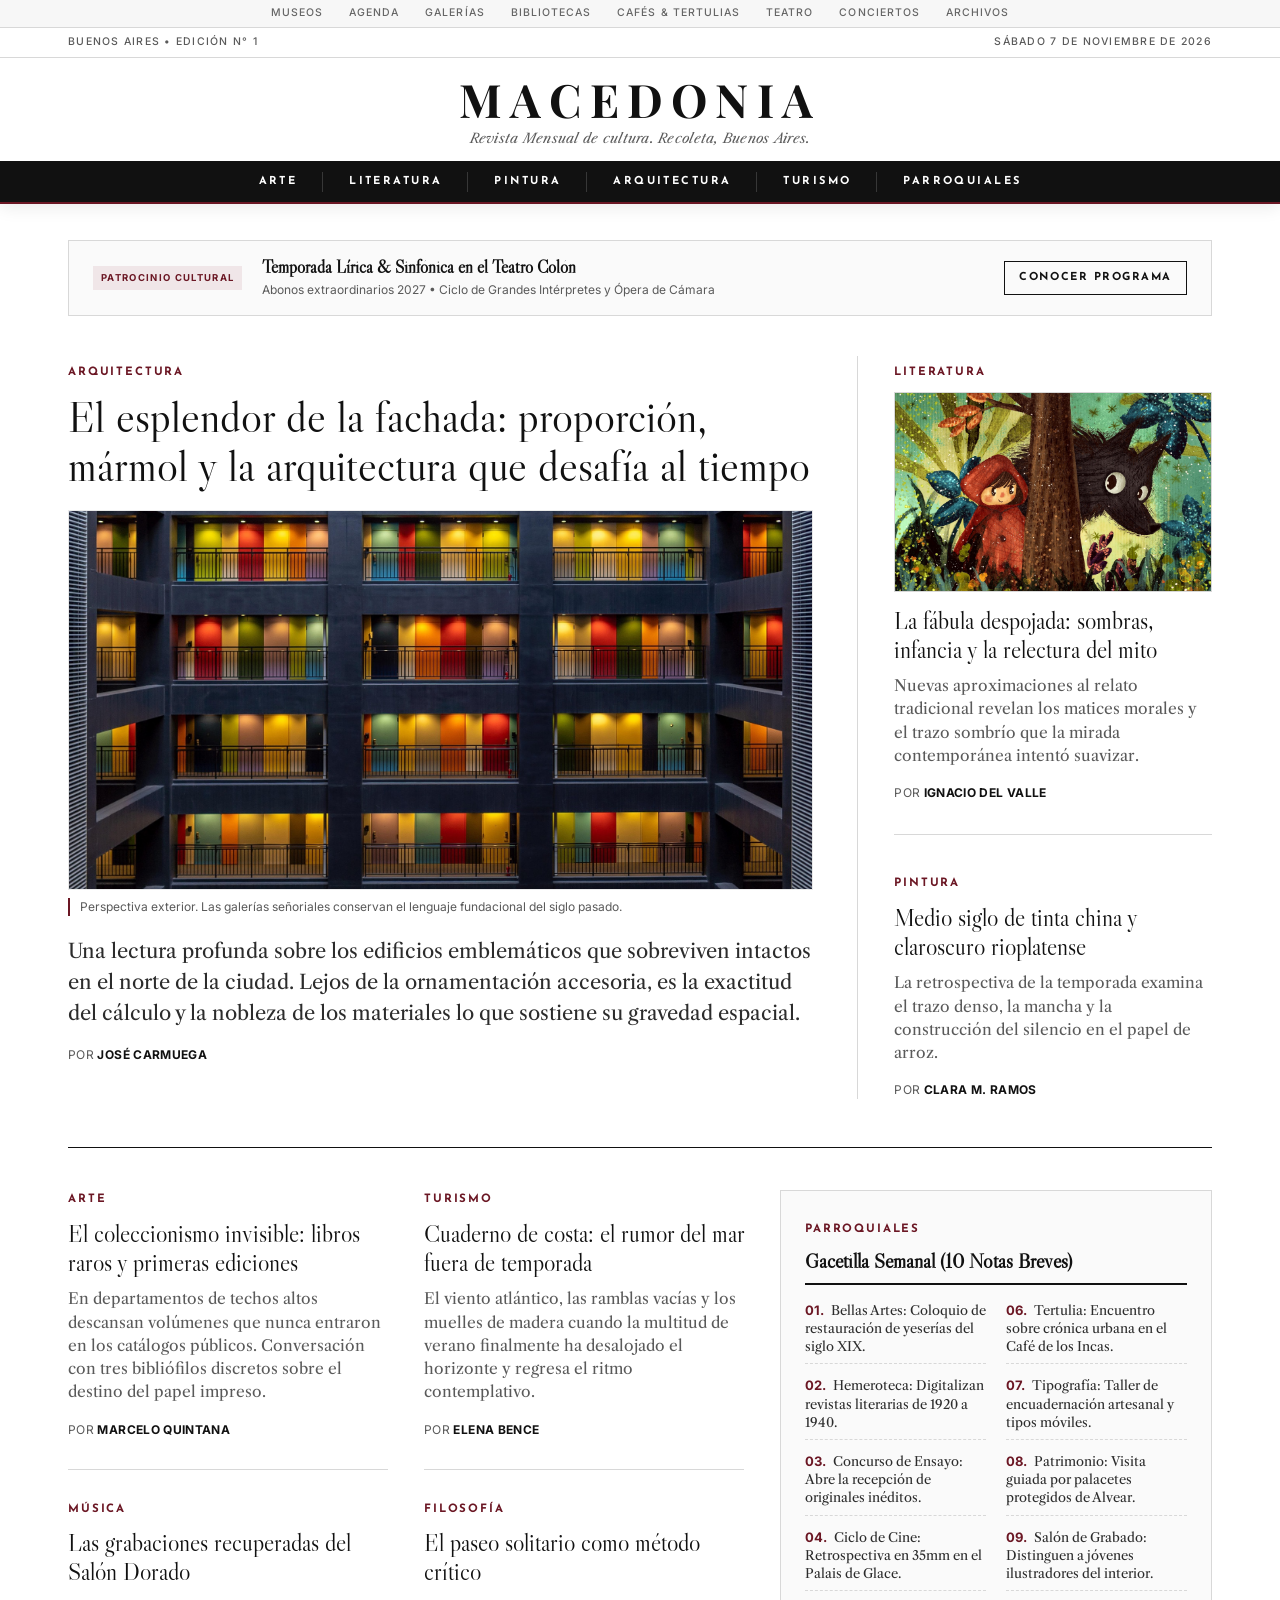
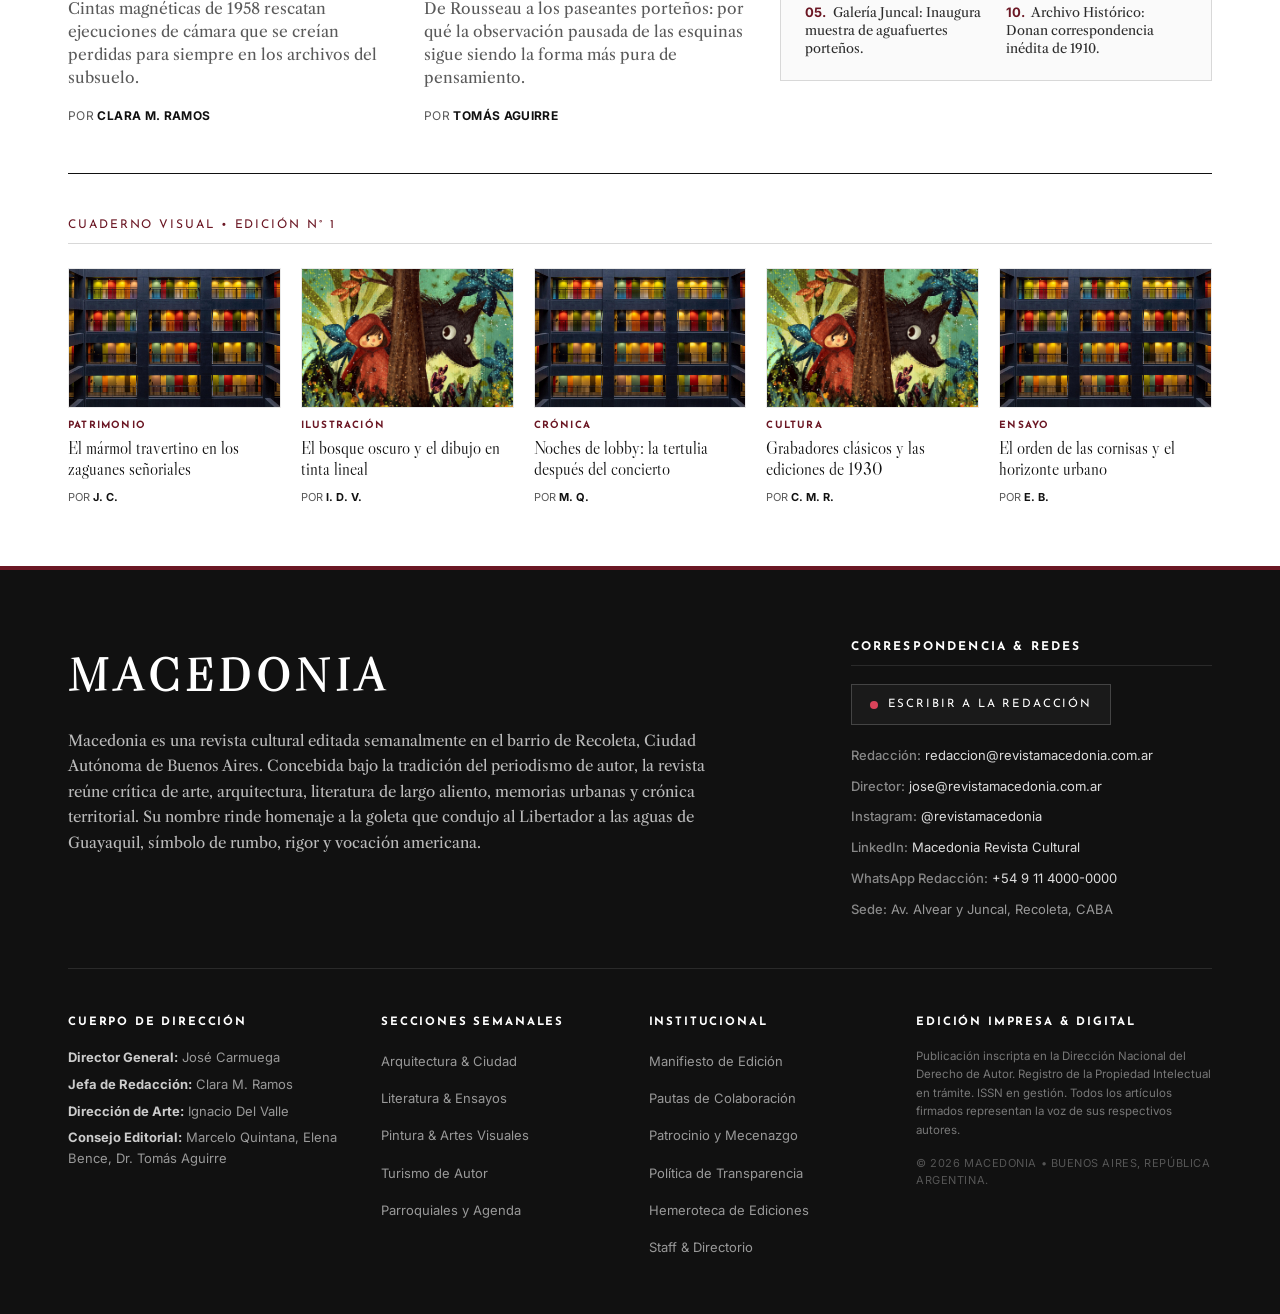
==== index.html @ 58c6507e "Add files via upload" ====
<!DOCTYPE html>
<html lang="es">
<head>
  <meta charset="UTF-8">
  <meta name="viewport" content="width=device-width, initial-scale=1.0">
  <title>Macedonia — Revista Cultural</title>
  <link rel="stylesheet" href="style.css">
  <link rel="preconnect" href="https://fonts.googleapis.com">
  <link rel="preconnect" href="https://fonts.gstatic.com" crossorigin>
  <link href="https://fonts.googleapis.com/css2?family=Inter:wght@400;500;600;700&family=Josefin+Sans:wght@600;700&family=Libre+Caslon+Display&family=Libre+Caslon+Text:ital,wght@0,400;0,700;1,400&family=Playfair+Display:ital,wght@0,600;0,700;1,400&display=swap" rel="stylesheet">
  <!-- Script de autenticación para Netlify Identity -->
  <script src="https://identity.netlify.com/v1/netlify-identity-widget.js"></script>
</head>
<body>

  <!-- ENCABEZADO COMPLETO FIJO (STICKY HEADER) -->
  <div class="header-sticky-wrapper">
    
    <!-- Barra superior de servicios culturales -->
    <div class="sub-nav-bar">
      <div class="container sub-nav-inner">
        <a href="#">Museos</a>
        <a href="#">Agenda</a>
        <a href="#">Galerías</a>
        <a href="#">Bibliotecas</a>
        <a href="#">Cafés &amp; Tertulias</a>
        <a href="#">Teatro</a>
        <a href="#">Conciertos</a>
        <a href="#">Archivos</a>
      </div>
    </div>

    <!-- Cintillo formal de edición -->
    <div class="topbar">
      <div class="container topbar-inner">
        <span>Buenos Aires &bull; Edición N° 1</span>
        <span>Sábado 7 de Noviembre de 2026</span>
      </div>
    </div>

    <!-- Cabezal con logotipo y lema -->
    <header class="header">
      <div class="container header-inner">
        <h1 class="brand-logo">MACEDONIA</h1>
        <p class="brand-claim">Revista Mensual de cultura. Recoleta, Buenos Aires.</p>
      </div>
    </header>

    <!-- Barra de navegación negra editorial -->
    <nav class="nav">
      <div class="container nav-inner">
        <a href="#">Arte</a>
        <a href="#">Literatura</a>
        <a href="#">Pintura</a>
        <a href="#">Arquitectura</a>
        <a href="#">Turismo</a>
        <a href="#">Parroquiales</a>
      </div>
    </nav>

  </div>
  <!-- FIN ENCABEZADO FIJO -->

  <!-- Espacio para Banner de patrocinio cultural -->
  <div class="container banner-container">
    <div class="ad-banner">
      <span class="ad-label">Patrocinio Cultural</span>
      <div class="ad-content">
        <h4 class="ad-title">Temporada Lírica &amp; Sinfónica en el Teatro Colón</h4>
        <p class="ad-text">Abonos extraordinarios 2027 &bull; Ciclo de Grandes Intérpretes y Ópera de Cámara</p>
      </div>
      <a href="#" class="ad-btn">Conocer Programa</a>
    </div>
  </div>

  <main class="container main-content">
    
    <!-- 1. BLOQUE SUPERIOR: Nota Principal + Lateral con Ilustración -->
    <section class="grid-top">
      
      <!-- NOTICIA A (Apertura mayor) -->
      <article class="story story-lead">
        <span class="story-category">Arquitectura</span>
        <h2 class="story-title"><a href="articulo.html">El esplendor de la fachada: proporción, mármol y la arquitectura que desafía al tiempo</a></h2>
        
        <div class="story-media">
          <img src="hotel.jpg" alt="Fachada histórica del hotel" class="story-img">
          <figcaption class="story-caption">Perspectiva exterior. Las galerías señoriales conservan el lenguaje fundacional del siglo pasado.</figcaption>
        </div>

        <p class="story-lead-text">Una lectura profunda sobre los edificios emblemáticos que sobreviven intactos en el norte de la ciudad. Lejos de la ornamentación accesoria, es la exactitud del cálculo y la nobleza de los materiales lo que sostiene su gravedad espacial.</p>
        
        <div class="story-byline">
          Por <strong>José Carmuega</strong>
        </div>
      </article>

      <!-- NOTICIAS LATERALES B -->
      <aside class="sidebar-top">
        
        <article class="story story-side">
          <span class="story-category">Literatura</span>
          <div class="story-media-side">
            <img src="caperucita.jpg" alt="Ilustración literaria" class="story-img-side">
          </div>
          <h3 class="story-title-small"><a href="#">La fábula despojada: sombras, infancia y la relectura del mito</a></h3>
          <p class="story-excerpt">Nuevas aproximaciones al relato tradicional revelan los matices morales y el trazo sombrío que la mirada contemporánea intentó suavizar.</p>
          <div class="story-byline">
            Por <strong>Ignacio Del Valle</strong>
          </div>
        </article>

        <div class="divider"></div>

        <article class="story story-side">
          <span class="story-category">Pintura</span>
          <h3 class="story-title-small"><a href="#">Medio siglo de tinta china y claroscuro rioplatense</a></h3>
          <p class="story-excerpt">La retrospectiva de la temporada examina el trazo denso, la mancha y la construcción del silencio en el papel de arroz.</p>
          <div class="story-byline">
            Por <strong>Clara M. Ramos</strong>
          </div>
        </article>

      </aside>

    </section>

    <div class="section-divider"></div>

    <!-- 2. BLOQUE MEDIO COMPENSADO: 4 Notas a la izquierda + 10 Parroquiales a la derecha -->
    <section class="grid-middle-balanced">
      
      <!-- Columna 1 -->
      <div class="col-stories">
        <article class="story story-card-block">
          <span class="story-category">Arte</span>
          <h4 class="story-title-medium"><a href="#">El coleccionismo invisible: libros raros y primeras ediciones</a></h4>
          <p class="story-excerpt">En departamentos de techos altos descansan volúmenes que nunca entraron en los catálogos públicos. Conversación con tres bibliófilos discretos sobre el destino del papel impreso.</p>
          <div class="story-byline">
            Por <strong>Marcelo Quintana</strong>
          </div>
        </article>

        <div class="inner-divider"></div>

        <article class="story story-card-block">
          <span class="story-category">Música</span>
          <h4 class="story-title-medium"><a href="#">Las grabaciones recuperadas del Salón Dorado</a></h4>
          <p class="story-excerpt">Cintas magnéticas de 1958 rescatan ejecuciones de cámara que se creían perdidas para siempre en los archivos del subsuelo.</p>
          <div class="story-byline">
            Por <strong>Clara M. Ramos</strong>
          </div>
        </article>
      </div>

      <!-- Columna 2 -->
      <div class="col-stories">
        <article class="story story-card-block">
          <span class="story-category">Turismo</span>
          <h4 class="story-title-medium"><a href="#">Cuaderno de costa: el rumor del mar fuera de temporada</a></h4>
          <p class="story-excerpt">El viento atlántico, las ramblas vacías y los muelles de madera cuando la multitud de verano finalmente ha desalojado el horizonte y regresa el ritmo contemplativo.</p>
          <div class="story-byline">
            Por <strong>Elena Bence</strong>
          </div>
        </article>

        <div class="inner-divider"></div>

        <article class="story story-card-block">
          <span class="story-category">Filosofía</span>
          <h4 class="story-title-medium"><a href="#">El paseo solitario como método crítico</a></h4>
          <p class="story-excerpt">De Rousseau a los paseantes porteños: por qué la observación pausada de las esquinas sigue siendo la forma más pura de pensamiento.</p>
          <div class="story-byline">
            Por <strong>Tomás Aguirre</strong>
          </div>
        </article>
      </div>

      <!-- Columna 3: Las 10 Parroquiales -->
      <article class="story-parroquiales-card">
        <div class="parroquiales-header">
          <span class="story-category">Parroquiales</span>
          <h4 class="story-title-parroquiales">Gacetilla Semanal (10 Notas Breves)</h4>
        </div>
        
        <div class="parroquiales-dual-grid">
          <ul class="parroquiales-col">
            <li><span>01.</span> Bellas Artes: Coloquio de restauración de yeserías del siglo XIX.</li>
            <li><span>02.</span> Hemeroteca: Digitalizan revistas literarias de 1920 a 1940.</li>
            <li><span>03.</span> Concurso de Ensayo: Abre la recepción de originales inéditos.</li>
            <li><span>04.</span> Ciclo de Cine: Retrospectiva en 35mm en el Palais de Glace.</li>
            <li><span>05.</span> Galería Juncal: Inaugura muestra de aguafuertes porteños.</li>
          </ul>
          <ul class="parroquiales-col">
            <li><span>06.</span> Tertulia: Encuentro sobre crónica urbana en el Café de los Incas.</li>
            <li><span>07.</span> Tipografía: Taller de encuadernación artesanal y tipos móviles.</li>
            <li><span>08.</span> Patrimonio: Visita guiada por palacetes protegidos de Alvear.</li>
            <li><span>09.</span> Salón de Grabado: Distinguen a jóvenes ilustradores del interior.</li>
            <li><span>10.</span> Archivo Histórico: Donan correspondencia inédita de 1910.</li>
          </ul>
        </div>
      </article>

    </section>

    <div class="section-divider"></div>

    <!-- 3. TIRA DE 5 NOTICIAS CON FOTO -->
    <section class="strip-section">
      <div class="section-header-label">
        <span>Cuaderno Visual &bull; Edición N° 1</span>
      </div>

      <div class="grid-five">
        
        <article class="story-five">
          <div class="story-media-five">
            <img src="hotel.jpg" alt="Nota gráfica 1" class="img-five">
          </div>
          <span class="story-category-mini">Patrimonio</span>
          <h5 class="story-title-mini"><a href="#">El mármol travertino en los zaguanes señoriales</a></h5>
          <div class="story-byline-mini">Por <strong>J. C.</strong></div>
        </article>

        <article class="story-five">
          <div class="story-media-five">
            <img src="caperucita.jpg" alt="Nota gráfica 2" class="img-five">
          </div>
          <span class="story-category-mini">Ilustración</span>
          <h5 class="story-title-mini"><a href="#">El bosque oscuro y el dibujo en tinta lineal</a></h5>
          <div class="story-byline-mini">Por <strong>I. D. V.</strong></div>
        </article>

        <article class="story-five">
          <div class="story-media-five">
            <img src="hotel.jpg" alt="Nota gráfica 3" class="img-five">
          </div>
          <span class="story-category-mini">Crónica</span>
          <h5 class="story-title-mini"><a href="#">Noches de lobby: la tertulia después del concierto</a></h5>
          <div class="story-byline-mini">Por <strong>M. Q.</strong></div>
        </article>

        <article class="story-five">
          <div class="story-media-five">
            <img src="caperucita.jpg" alt="Nota gráfica 4" class="img-five">
          </div>
          <span class="story-category-mini">Cultura</span>
          <h5 class="story-title-mini"><a href="#">Grabadores clásicos y las ediciones de 1930</a></h5>
          <div class="story-byline-mini">Por <strong>C. M. R.</strong></div>
        </article>

        <article class="story-five">
          <div class="story-media-five">
            <img src="hotel.jpg" alt="Nota gráfica 5" class="img-five">
          </div>
          <span class="story-category-mini">Ensayo</span>
          <h5 class="story-title-mini"><a href="#">El orden de las cornisas y el horizonte urbano</a></h5>
          <div class="story-byline-mini">Por <strong>E. B.</strong></div>
        </article>

      </div>
    </section>

  </main>

  <!-- PIE DE PÁGINA NEGRO -->
  <footer class="footer-dark">
    <div class="container">
      
      <div class="footer-row-top">
        <div class="footer-brand-wrap">
          <div class="footer-dark-logo">MACEDONIA</div>
          <p class="footer-about">
            Macedonia es una revista cultural editada semanalmente en el barrio de Recoleta, Ciudad Autónoma de Buenos Aires. Concebida bajo la tradición del periodismo de autor, la revista reúne crítica de arte, arquitectura, literatura de largo aliento, memorias urbanas y crónica territorial. Su nombre rinde homenaje a la goleta que condujo al Libertador a las aguas de Guayaquil, símbolo de rumbo, rigor y vocación americana.
          </p>
        </div>

        <div class="footer-contact-wrap">
          <h5 class="footer-dark-heading">Correspondencia &amp; Redes</h5>
          
          <a href="mailto:redaccion@revistamacedonia.com.ar" class="btn-dispatch">
            <span class="dispatch-pulse"></span>
            Escribir a la Redacción
          </a>

          <ul class="footer-contact-list">
            <li><span>Redacción:</span> <a href="mailto:redaccion@revistamacedonia.com.ar">redaccion@revistamacedonia.com.ar</a></li>
            <li><span>Director:</span> <a href="mailto:jose@revistamacedonia.com.ar">jose@revistamacedonia.com.ar</a></li>
            <li><span>Instagram:</span> <a href="#">@revistamacedonia</a></li>
            <li><span>LinkedIn:</span> <a href="#">Macedonia Revista Cultural</a></li>
            <li><span>WhatsApp Redacción:</span> <a href="#">+54 9 11 4000-0000</a></li>
            <li><span>Sede:</span> Av. Alvear y Juncal, Recoleta, CABA</li>
          </ul>
        </div>
      </div>

      <div class="footer-dark-divider"></div>

      <div class="footer-grid-bottom">
        
        <div class="footer-block">
          <h6 class="footer-subheading">Cuerpo de Dirección</h6>
          <p class="footer-staff-line"><strong>Director General:</strong> José Carmuega</p>
          <p class="footer-staff-line"><strong>Jefa de Redacción:</strong> Clara M. Ramos</p>
          <p class="footer-staff-line"><strong>Dirección de Arte:</strong> Ignacio Del Valle</p>
          <p class="footer-staff-line"><strong>Consejo Editorial:</strong> Marcelo Quintana, Elena Bence, Dr. Tomás Aguirre</p>
        </div>

        <div class="footer-block">
          <h6 class="footer-subheading">Secciones Semanales</h6>
          <ul class="footer-dark-links">
            <li><a href="#">Arquitectura &amp; Ciudad</a></li>
            <li><a href="#">Literatura &amp; Ensayos</a></li>
            <li><a href="#">Pintura &amp; Artes Visuales</a></li>
            <li><a href="#">Turismo de Autor</a></li>
            <li><a href="#">Parroquiales y Agenda</a></li>
          </ul>
        </div>

        <div class="footer-block">
          <h6 class="footer-subheading">Institucional</h6>
          <ul class="footer-dark-links">
            <li><a href="pagina.html">Manifiesto de Edición</a></li>
            <li><a href="pagina.html">Pautas de Colaboración</a></li>
            <li><a href="pagina.html">Patrocinio y Mecenazgo</a></li>
            <li><a href="pagina.html">Política de Transparencia</a></li>
            <li><a href="archivo.html">Hemeroteca de Ediciones</a></li>
            <li><a href="creditos.html">Staff &amp; Directorio</a></li>
          </ul>
        </div>

        <div class="footer-block">
          <h6 class="footer-subheading">Edición Impresa &amp; Digital</h6>
          <p class="footer-small-text">
            Publicación inscripta en la Dirección Nacional del Derecho de Autor. Registro de la Propiedad Intelectual en trámite. ISSN en gestión. Todos los artículos firmados representan la voz de sus respectivos autores.
          </p>
          <p class="footer-copy">&copy; 2026 MACEDONIA &bull; Buenos Aires, República Argentina.</p>
        </div>

      </div>

    </div>
  </footer>

  <!-- Script de redirección al panel tras iniciar sesión -->
  <script>
    if (window.netlifyIdentity) {
      window.netlifyIdentity.on("init", user => {
        if (!user) {
          window.netlifyIdentity.on("login", () => {
            document.location.href = "/admin/";
          });
        }
      });
    }
  </script>
</body>
</html>
---- style.css ----
/* ==========================================================================
   MACEDONIA — HOJA DE ESTILO EDITORIAL
   Estilo: The New Yorker / Babelia / Arquitectura Viva
   ========================================================================== */

:root {
  --bg-color: #ffffff;
  --text-primary: #111111;
  --text-secondary: #2c2c2c;
  --text-muted: #5a5a5a;
  --accent-borravino: #6B1724; /* Borravino Editorial Profundo */
  --rule-strong: #111111;
  --rule-light: #d8d8d8;
  --rule-subtle: #eaeaea;

  /* Fondo oscuro pie de página y barra */
  --dark-bg: #111111;
  --dark-text: #eaeaea;
  --dark-muted: #999999;
  --dark-rule: #2a2a2a;

  /* Familias Tipográficas */
  --font-logo-serif: 'Playfair Display', Georgia, serif;
  --font-display: 'Libre Caslon Display', Georgia, serif;
  --font-body: 'Libre Caslon Text', Georgia, serif;
  --font-sans-bold: 'Josefin Sans', sans-serif;
  --font-ui: 'Inter', -apple-system, BlinkMacSystemFont, sans-serif;
}

* {
  margin: 0;
  padding: 0;
  box-sizing: border-box;
}

body {
  background-color: var(--bg-color);
  color: var(--text-primary);
  font-family: var(--font-body);
  font-size: 17px;
  line-height: 1.6;
  -webkit-font-smoothing: antialiased;
}

a {
  color: inherit;
  text-decoration: none;
}

a:hover {
  color: var(--accent-borravino);
}

.container {
  max-width: 1200px;
  margin: 0 auto;
  padding: 0 28px;
}

/* ==========================================================================
   ENCABEZADO COMPLETO FIJO (STICKY WRAPPER)
   ========================================================================== */

.header-sticky-wrapper {
  position: sticky;
  top: 0;
  z-index: 1000;
  background-color: var(--bg-color);
  box-shadow: 0 4px 16px rgba(0, 0, 0, 0.08); /* Sombra suave para despegar del contenido en scroll */
}

/* Barra superior de servicios culturales */
.sub-nav-bar {
  background-color: #f7f7f7;
  border-bottom: 1px solid var(--rule-light);
  padding: 5px 0;
}

.sub-nav-inner {
  display: flex;
  justify-content: center;
  gap: 26px;
  flex-wrap: wrap;
}

.sub-nav-inner a {
  font-family: var(--font-ui);
  font-size: 10.5px;
  font-weight: 500;
  text-transform: uppercase;
  letter-spacing: 0.1em;
  color: #666666;
  transition: color 0.2s ease;
}

.sub-nav-inner a:hover {
  color: var(--accent-borravino);
}

/* Cintillo formal */
.topbar {
  border-bottom: 1px solid var(--rule-light);
  padding: 6px 0;
  font-family: var(--font-ui);
  font-size: 10.5px;
  font-weight: 500;
  text-transform: uppercase;
  letter-spacing: 0.12em;
  color: var(--text-muted);
}

.topbar-inner {
  display: flex;
  justify-content: space-between;
}

/* Cabezal con logotipo calibrado para sticky */
.header {
  padding: 18px 0 12px 0;
  text-align: center;
}

.brand-logo {
  font-family: var(--font-logo-serif);
  font-size: 46px; /* Ajustado para no sobrecargar la vista fija */
  font-weight: 700;
  letter-spacing: 0.18em;
  line-height: 1;
  color: var(--text-primary);
  text-transform: uppercase;
}

.brand-claim {
  font-family: var(--font-body);
  font-style: italic;
  font-size: 13.5px;
  color: var(--text-muted);
  margin-top: 6px;
  letter-spacing: 0.02em;
}

/* ==========================================================================
   NAVEGACIÓN PRINCIPAL: BARRA NEGRA EDITORIAL
   ========================================================================== */

.nav {
  background-color: var(--dark-bg);
  border-top: 1px solid var(--rule-strong);
  border-bottom: 2px solid var(--accent-borravino);
  padding: 0;
}

.nav-inner {
  display: flex;
  justify-content: center;
  align-items: center;
  flex-wrap: wrap;
}

.nav a {
  font-family: var(--font-sans-bold);
  font-size: 11px;
  font-weight: 700;
  text-transform: uppercase;
  letter-spacing: 0.22em;
  color: #ffffff;
  padding: 11px 26px;
  position: relative;
  transition: all 0.2s ease;
}

/* Filete divisor entre secciones */
.nav a:not(:last-child)::after {
  content: "";
  position: absolute;
  right: 0;
  top: 25%;
  height: 50%;
  width: 1px;
  background-color: rgba(255, 255, 255, 0.16);
}

.nav a:hover {
  color: #e5c3a6;
  background-color: rgba(255, 255, 255, 0.06);
}

/* ==========================================================================
   ESPACIO PARA BANNER DE PATROCINIO
   ========================================================================== */

.banner-container {
  margin-top: 36px;
  margin-bottom: 40px;
}

.ad-banner {
  background-color: #fafafa;
  border: 1px solid var(--rule-light);
  padding: 16px 24px;
  display: flex;
  align-items: center;
  justify-content: space-between;
  gap: 20px;
}

.ad-label {
  font-family: var(--font-ui);
  font-size: 9.5px;
  font-weight: 700;
  text-transform: uppercase;
  letter-spacing: 0.14em;
  color: var(--accent-borravino);
  background: #f0e6e8;
  padding: 4px 8px;
  white-space: nowrap;
}

.ad-content {
  flex-grow: 1;
  text-align: left;
}

.ad-title {
  font-family: var(--font-display);
  font-size: 17px;
  font-weight: 600;
  color: var(--text-primary);
  line-height: 1.25;
}

.ad-text {
  font-family: var(--font-ui);
  font-size: 12px;
  color: var(--text-muted);
  margin-top: 2px;
}

.ad-btn {
  font-family: var(--font-sans-bold);
  font-size: 11px;
  font-weight: 700;
  text-transform: uppercase;
  letter-spacing: 0.14em;
  color: var(--text-primary);
  border: 1px solid var(--rule-strong);
  padding: 7px 14px;
  white-space: nowrap;
  transition: all 0.2s ease;
}

.ad-btn:hover {
  background-color: var(--text-primary);
  color: #ffffff;
}

/* ==========================================================================
   ELEMENTOS DE NOTICIA Y FIRMAS
   ========================================================================== */

.story-category {
  display: inline-block;
  font-family: var(--font-sans-bold);
  font-size: 11.5px;
  font-weight: 700;
  text-transform: uppercase;
  letter-spacing: 0.16em;
  color: var(--accent-borravino);
  margin-bottom: 10px;
}

.story-byline {
  font-family: var(--font-ui);
  font-size: 12px;
  color: var(--text-muted);
  margin-top: 16px;
  letter-spacing: 0.03em;
  text-transform: uppercase;
}

.story-byline strong {
  color: var(--text-primary);
  font-weight: 700;
}

.section-divider {
  height: 1px;
  background-color: var(--rule-strong);
  margin: 48px 0 42px 0;
}

/* ==========================================================================
   1. BLOQUE SUPERIOR
   ========================================================================== */

.grid-top {
  display: grid;
  grid-template-columns: 2.1fr 1fr;
  gap: 44px;
  align-items: start;
}

.story-lead .story-title {
  font-family: var(--font-display);
  font-size: 44px;
  line-height: 1.12;
  font-weight: 400;
  margin-bottom: 20px;
}

.story-media {
  margin-bottom: 20px;
}

.story-img {
  width: 100%;
  height: 380px;
  object-fit: cover;
  display: block;
  border: 1px solid var(--rule-subtle);
}

.story-caption {
  font-family: var(--font-ui);
  font-size: 12px;
  line-height: 1.45;
  color: var(--text-muted);
  margin-top: 8px;
  border-left: 2px solid var(--accent-borravino);
  padding-left: 10px;
}

.story-lead-text {
  font-size: 20px;
  line-height: 1.55;
  color: var(--text-secondary);
}

.sidebar-top {
  border-left: 1px solid var(--rule-light);
  padding-left: 36px;
  display: flex;
  flex-direction: column;
  gap: 32px;
}

.story-media-side {
  margin-bottom: 14px;
}

.story-img-side {
  width: 100%;
  height: 200px;
  object-fit: cover;
  display: block;
  border: 1px solid var(--rule-light);
}

.story-title-small {
  font-family: var(--font-display);
  font-size: 24px;
  line-height: 1.22;
  font-weight: 400;
  margin-bottom: 10px;
}

.story-excerpt {
  font-size: 15.5px;
  line-height: 1.5;
  color: var(--text-muted);
}

.divider {
  height: 1px;
  background-color: var(--rule-light);
  width: 100%;
}

/* ==========================================================================
   2. BLOQUE MEDIO COMPENSADO
   ========================================================================== */

.grid-middle-balanced {
  display: grid;
  grid-template-columns: 1fr 1fr 1.35fr;
  gap: 36px;
  align-items: start;
}

.col-stories {
  display: flex;
  flex-direction: column;
  gap: 24px;
}

.story-card-block {
  display: flex;
  flex-direction: column;
}

.story-title-medium {
  font-family: var(--font-display);
  font-size: 24px;
  line-height: 1.22;
  font-weight: 400;
  margin-bottom: 10px;
}

.inner-divider {
  height: 1px;
  background-color: var(--rule-light);
  width: 100%;
  margin: 6px 0;
}

/* Caja de 10 Parroquiales */
.story-parroquiales-card {
  background-color: #fafafa;
  border: 1px solid var(--rule-light);
  padding: 22px 24px;
}

.parroquiales-header {
  border-bottom: 2px solid var(--rule-strong);
  padding-bottom: 10px;
  margin-bottom: 16px;
}

.story-title-parroquiales {
  font-family: var(--font-display);
  font-size: 20px;
  font-weight: 700;
  line-height: 1.2;
}

.parroquiales-dual-grid {
  display: grid;
  grid-template-columns: 1fr 1fr;
  gap: 20px;
}

.parroquiales-col {
  list-style: none;
  display: flex;
  flex-direction: column;
  gap: 12px;
}

.parroquiales-col li {
  font-size: 13px;
  line-height: 1.4;
  color: var(--text-secondary);
  border-bottom: 1px dashed var(--rule-light);
  padding-bottom: 8px;
}

.parroquiales-col li:last-child {
  border-bottom: none;
  padding-bottom: 0;
}

.parroquiales-col li span {
  font-family: var(--font-ui);
  font-weight: 700;
  color: var(--accent-borravino);
  margin-right: 4px;
}

/* ==========================================================================
   3. TIRA DE 5 NOTICIAS CON FOTO
   ========================================================================== */

.strip-section {
  margin-bottom: 60px;
}

.section-header-label {
  font-family: var(--font-sans-bold);
  font-size: 12px;
  letter-spacing: 0.16em;
  text-transform: uppercase;
  color: var(--accent-borravino);
  border-bottom: 1px solid var(--rule-light);
  padding-bottom: 8px;
  margin-bottom: 24px;
}

.grid-five {
  display: grid;
  grid-template-columns: repeat(5, 1fr);
  gap: 20px;
}

.story-five {
  display: flex;
  flex-direction: column;
}

.story-media-five {
  margin-bottom: 10px;
}

.img-five {
  width: 100%;
  height: 140px;
  object-fit: cover;
  display: block;
  border: 1px solid var(--rule-subtle);
}

.story-category-mini {
  font-family: var(--font-sans-bold);
  font-size: 10px;
  font-weight: 700;
  text-transform: uppercase;
  letter-spacing: 0.12em;
  color: var(--accent-borravino);
  margin-bottom: 4px;
}

.story-title-mini {
  font-family: var(--font-display);
  font-size: 17px;
  line-height: 1.25;
  font-weight: 400;
  margin-bottom: 8px;
}

.story-byline-mini {
  font-family: var(--font-ui);
  font-size: 11px;
  color: var(--text-muted);
  margin-top: auto;
  text-transform: uppercase;
}

.story-byline-mini strong {
  color: var(--text-primary);
}

/* ==========================================================================
   PIE DE PÁGINA NEGRO CON BOTÓN Y DESTELLO
   ========================================================================== */

.footer-dark {
  background-color: var(--dark-bg);
  color: var(--dark-text);
  padding: 68px 0 54px 0;
  border-top: 4px solid var(--accent-borravino);
}

.footer-row-top {
  display: grid;
  grid-template-columns: 2fr 1fr;
  gap: 60px;
  margin-bottom: 48px;
}

.footer-dark-logo {
  font-family: var(--font-display);
  font-size: 46px;
  font-weight: 700;
  letter-spacing: 0.12em;
  color: #ffffff;
  margin-bottom: 16px;
}

.footer-about {
  font-family: var(--font-body);
  font-size: 15px;
  line-height: 1.7;
  color: #bbbbbb;
  max-width: 680px;
}

.footer-dark-heading {
  font-family: var(--font-sans-bold);
  font-size: 12px;
  text-transform: uppercase;
  letter-spacing: 0.18em;
  color: #ffffff;
  border-bottom: 1px solid var(--dark-rule);
  padding-bottom: 8px;
  margin-bottom: 18px;
}

.btn-dispatch {
  display: inline-flex;
  align-items: center;
  gap: 10px;
  border: 1px solid #444;
  padding: 10px 18px;
  font-family: var(--font-sans-bold);
  font-size: 11.5px;
  text-transform: uppercase;
  letter-spacing: 0.16em;
  color: #ffffff;
  background-color: #1a1a1a;
  margin-bottom: 20px;
  transition: all 0.25s ease;
}

.btn-dispatch:hover {
  border-color: #ffffff;
  background-color: #222222;
  color: #ffffff;
}

.dispatch-pulse {
  width: 8px;
  height: 8px;
  background-color: #d9435a;
  border-radius: 50%;
  display: inline-block;
  box-shadow: 0 0 0 rgba(217, 67, 90, 0.4);
  animation: pulse-dot 2s infinite;
}

@keyframes pulse-dot {
  0% {
    box-shadow: 0 0 0 0 rgba(217, 67, 90, 0.7);
  }
  70% {
    box-shadow: 0 0 0 8px rgba(217, 67, 90, 0);
  }
  100% {
    box-shadow: 0 0 0 0 rgba(217, 67, 90, 0);
  }
}

.footer-contact-list {
  list-style: none;
  display: flex;
  flex-direction: column;
  gap: 10px;
  font-family: var(--font-ui);
  font-size: 13px;
  color: var(--dark-muted);
}

.footer-contact-list a {
  color: #dddddd;
}

.footer-contact-list a:hover {
  color: #ffffff;
  text-decoration: underline;
}

.footer-contact-list span {
  color: #888888;
  font-weight: 500;
}

.footer-dark-divider {
  height: 1px;
  background-color: var(--dark-rule);
  margin-bottom: 44px;
}

.footer-grid-bottom {
  display: grid;
  grid-template-columns: 1.2fr 1fr 1fr 1.3fr;
  gap: 40px;
}

.footer-subheading {
  font-family: var(--font-sans-bold);
  font-size: 11.5px;
  text-transform: uppercase;
  letter-spacing: 0.16em;
  color: #ffffff;
  margin-bottom: 16px;
}

.footer-staff-line {
  font-family: var(--font-ui);
  font-size: 13px;
  line-height: 1.6;
  color: var(--dark-muted);
  margin-bottom: 6px;
}

.footer-staff-line strong {
  color: #cccccc;
}

.footer-dark-links {
  list-style: none;
  display: flex;
  flex-direction: column;
  gap: 10px;
}

.footer-dark-links a {
  font-family: var(--font-ui);
  font-size: 13px;
  color: var(--dark-muted);
}

.footer-dark-links a:hover {
  color: #ffffff;
}

.footer-small-text {
  font-family: var(--font-ui);
  font-size: 11.5px;
  line-height: 1.6;
  color: #777777;
  margin-bottom: 16px;
}

.footer-copy {
  font-family: var(--font-ui);
  font-size: 11px;
  color: #555555;
  letter-spacing: 0.05em;
  text-transform: uppercase;
}

/* ==========================================================================
   RESPONSIVE
   ========================================================================== */

@media (max-width: 980px) {
  .ad-banner {
    flex-direction: column;
    text-align: center;
    gap: 12px;
  }
  .ad-content {
    text-align: center;
  }
  .grid-five {
    grid-template-columns: repeat(3, 1fr);
  }
  .grid-middle-balanced {
    grid-template-columns: 1fr;
  }
  .footer-grid-bottom {
    grid-template-columns: 1fr 1fr;
  }
}

@media (max-width: 768px) {
  .header-sticky-wrapper {
    position: static; /* En celulares se desactiva para no comerse la pantalla */
  }
  .brand-logo {
    font-size: 38px;
  }
  .grid-top, .footer-row-top, .footer-grid-bottom {
    grid-template-columns: 1fr;
    gap: 32px;
  }
  .sidebar-top {
    border-left: none;
    padding-left: 0;
    border-top: 1px solid var(--rule-light);
    padding-top: 24px;
  }
  .grid-five {
    grid-template-columns: 1fr;
  }
  .parroquiales-dual-grid {
    grid-template-columns: 1fr;
  }
  .sub-nav-inner {
    gap: 14px;
  }
  .nav a {
    padding: 9px 14px;
    font-size: 10px;
  }
}
/* ==========================================================================
   ESTILOS EXCLUSIVOS PARA LA NOTA INTERNA (articulo.html)
   ========================================================================== */

.article-container {
  max-width: 820px; /* Columna de lectura reposada para evitar fatiga visual */
  margin: 44px auto 80px auto;
  padding: 0 24px;
}

.article-header {
  text-align: center;
  margin-bottom: 36px;
}

.article-section-tag {
  font-family: var(--font-sans-bold);
  font-size: 11px;
  font-weight: 700;
  text-transform: uppercase;
  letter-spacing: 0.18em;
  color: var(--accent-borravino);
  margin-bottom: 14px;
}

.article-main-title {
  font-family: var(--font-display);
  font-size: 46px;
  line-height: 1.15;
  font-weight: 400;
  color: var(--text-primary);
  margin-bottom: 18px;
}

.article-standfirst {
  font-family: var(--font-body);
  font-size: 20px;
  line-height: 1.55;
  color: var(--text-muted);
  font-style: italic;
  margin-bottom: 24px;
}

.article-meta-bar {
  display: flex;
  justify-content: center;
  align-items: center;
  gap: 16px;
  font-family: var(--font-ui);
  font-size: 11.5px;
  text-transform: uppercase;
  letter-spacing: 0.08em;
  color: #777777;
  border-top: 1px solid var(--rule-light);
  border-bottom: 1px solid var(--rule-light);
  padding: 10px 0;
}

.article-byline-full strong {
  color: var(--text-primary);
}

.article-lead-figure {
  margin-bottom: 40px;
}

.article-lead-image {
  width: 100%;
  height: 480px;
  object-fit: cover;
  display: block;
  border: 1px solid var(--rule-subtle);
}

.article-img-caption {
  font-family: var(--font-ui);
  font-size: 12px;
  line-height: 1.45;
  color: var(--text-muted);
  margin-top: 10px;
  border-left: 2px solid var(--accent-borravino);
  padding-left: 10px;
  text-align: left;
}

/* Cuerpo de texto literario */
.article-body-content {
  font-family: var(--font-body);
  font-size: 18.5px;
  line-height: 1.75;
  color: var(--text-secondary);
}

.article-body-content p {
  margin-bottom: 24px;
}

.lead-paragraph::first-letter {
  font-family: var(--font-display);
  font-size: 58px;
  float: left;
  line-height: 0.8;
  margin-right: 10px;
  padding-top: 4px;
  color: var(--accent-borravino);
}

.article-pullquote {
  font-family: var(--font-display);
  font-size: 26px;
  line-height: 1.35;
  font-style: italic;
  color: var(--accent-borravino);
  border-top: 2px solid var(--accent-borravino);
  border-bottom: 1px solid var(--rule-light);
  padding: 24px 16px;
  margin: 40px 0;
  text-align: center;
}

.article-subheading {
  font-family: var(--font-display);
  font-size: 26px;
  line-height: 1.3;
  margin: 36px 0 16px 0;
  color: var(--text-primary);
}

/* Video embebido */
.article-media-embed {
  margin: 40px 0;
}

.embed-responsive-box {
  position: relative;
  padding-bottom: 56.25%; /* Relación de aspecto 16:9 */
  height: 0;
  overflow: hidden;
  border: 1px solid var(--rule-subtle);
  background-color: #000;
}

.embed-responsive-box iframe {
  position: absolute;
  top: 0;
  left: 0;
  width: 100%;
  height: 100%;
}

.embed-caption {
  display: block;
  font-family: var(--font-ui);
  font-size: 11.5px;
  color: var(--text-muted);
  margin-top: 8px;
}

/* Etiquetas y retorno */
.article-tags-wrap {
  display: flex;
  align-items: center;
  gap: 10px;
  flex-wrap: wrap;
  margin-top: 44px;
  padding-top: 24px;
  border-top: 1px solid var(--rule-light);
}

.tags-title {
  font-family: var(--font-sans-bold);
  font-size: 11px;
  text-transform: uppercase;
  letter-spacing: 0.12em;
  color: var(--text-muted);
}

.article-tag {
  font-family: var(--font-ui);
  font-size: 11px;
  background-color: #f4f4f4;
  color: var(--text-secondary);
  padding: 4px 10px;
  border: 1px solid var(--rule-light);
  text-transform: uppercase;
  letter-spacing: 0.05em;
  transition: all 0.2s ease;
}

.article-tag:hover {
  background-color: var(--accent-borravino);
  color: #ffffff;
  border-color: var(--accent-borravino);
}

.article-return-bar {
  margin-top: 36px;
  text-align: center;
}

.btn-return {
  display: inline-block;
  font-family: var(--font-sans-bold);
  font-size: 12px;
  text-transform: uppercase;
  letter-spacing: 0.16em;
  color: var(--text-primary);
  border: 1px solid var(--rule-strong);
  padding: 10px 20px;
  transition: all 0.2s ease;
}

.btn-return:hover {
  background-color: var(--text-primary);
  color: #ffffff;
}
/* ==========================================================================
   ESTILOS PARA PÁGINAS INSTITUCIONALES (pagina.html)
   ========================================================================== */

.static-page-container {
  max-width: 800px;
  margin: 52px auto 84px auto;
  padding: 0 24px;
}

.static-page-header {
  margin-bottom: 40px;
  text-align: left;
}

.static-page-eyebrow {
  display: block;
  font-family: var(--font-sans-bold);
  font-size: 11px;
  font-weight: 700;
  text-transform: uppercase;
  letter-spacing: 0.18em;
  color: var(--accent-borravino);
  margin-bottom: 12px;
}

.static-page-title {
  font-family: var(--font-display);
  font-size: 44px;
  line-height: 1.15;
  font-weight: 400;
  color: var(--text-primary);
  margin-bottom: 16px;
}

.static-page-subtitle {
  font-family: var(--font-body);
  font-size: 18px;
  font-style: italic;
  line-height: 1.5;
  color: var(--text-muted);
}

.static-page-divider {
  height: 2px;
  background-color: var(--rule-strong);
  margin-top: 24px;
  width: 100%;
}

.static-page-body {
  font-family: var(--font-body);
  font-size: 18px;
  line-height: 1.75;
  color: var(--text-secondary);
}

.static-lead-paragraph {
  font-size: 20px;
  line-height: 1.6;
  color: var(--text-primary);
  margin-bottom: 32px;
}

.static-section-title {
  font-family: var(--font-display);
  font-size: 24px;
  font-weight: 600;
  line-height: 1.3;
  color: var(--text-primary);
  margin: 36px 0 16px 0;
  padding-bottom: 6px;
  border-bottom: 1px solid var(--rule-light);
}

.static-page-list {
  margin: 20px 0 28px 24px;
  display: flex;
  flex-direction: column;
  gap: 12px;
}

.static-page-list li {
  line-height: 1.6;
}

.static-page-list strong {
  color: var(--text-primary);
}

/* Recuadro institucional sobrio */
.static-notice-box {
  background-color: #f8f8f8;
  border-left: 3px solid var(--accent-borravino);
  padding: 24px 28px;
  margin: 36px 0;
}

.static-notice-title {
  font-family: var(--font-sans-bold);
  font-size: 12px;
  text-transform: uppercase;
  letter-spacing: 0.16em;
  color: var(--accent-borravino);
  margin-bottom: 10px;
}

.static-notice-text {
  font-family: var(--font-ui);
  font-size: 13.5px;
  line-height: 1.6;
  color: var(--text-secondary);
}

.static-notice-text a {
  color: var(--accent-borravino);
  font-weight: 600;
  text-decoration: underline;
}

.static-return-bar {
  margin-top: 52px;
  padding-top: 24px;
  border-top: 1px solid var(--rule-light);
  text-align: center;
}
/* ==========================================================================
   ESTILOS PARA CRÉDITOS Y STAFF (creditos.html)
   Fondo papel hueso frío y tipografía solemne
   ========================================================================== */

.page-credits-body {
  background-color: #f7f6f2; /* Tono papel de grabado / pergamino frío */
}

.credits-wrapper {
  padding: 56px 0 88px 0;
}

.credits-intro-header {
  border-bottom: 2px solid var(--rule-strong);
  padding-bottom: 24px;
  margin-bottom: 48px;
}

.credits-badge {
  display: block;
  font-family: var(--font-sans-bold);
  font-size: 11px;
  font-weight: 700;
  text-transform: uppercase;
  letter-spacing: 0.18em;
  color: var(--accent-borravino);
  margin-bottom: 10px;
}

.credits-title {
  font-family: var(--font-display);
  font-size: 46px;
  line-height: 1.15;
  font-weight: 400;
  color: var(--text-primary);
  margin-bottom: 12px;
}

.credits-lead {
  font-family: var(--font-body);
  font-size: 17px;
  font-style: italic;
  color: var(--text-muted);
}

.credits-grid {
  display: grid;
  grid-template-columns: 1fr 1.6fr;
  gap: 56px;
  align-items: start;
}

/* Columna Lateral: Tarjetas de sede y contacto */
.credits-aside {
  display: flex;
  flex-direction: column;
  gap: 32px;
}

.credits-card {
  background-color: #ffffff;
  border: 1px solid var(--rule-light);
  padding: 24px 26px;
  box-shadow: 0 1px 3px rgba(0,0,0,0.02);
}

.credits-card-title {
  font-family: var(--font-sans-bold);
  font-size: 11.5px;
  font-weight: 700;
  text-transform: uppercase;
  letter-spacing: 0.16em;
  color: var(--accent-borravino);
  margin-bottom: 14px;
  border-bottom: 1px solid var(--rule-light);
  padding-bottom: 6px;
}

.credits-card-text {
  font-family: var(--font-body);
  font-size: 15px;
  line-height: 1.65;
  color: var(--text-secondary);
}

.credits-contact-list {
  list-style: none;
  display: flex;
  flex-direction: column;
  gap: 12px;
  font-family: var(--font-ui);
  font-size: 12.5px;
}

.credits-contact-list span {
  display: block;
  font-size: 10.5px;
  text-transform: uppercase;
  letter-spacing: 0.08em;
  color: #777777;
}

.credits-contact-list a {
  color: var(--text-primary);
  font-weight: 600;
}

.credits-contact-list a:hover {
  color: var(--accent-borravino);
  text-decoration: underline;
}

.credits-card-note {
  background-color: #edeae2;
  border: 1px dashed #cfcac0;
}

.credits-note-heading {
  font-family: var(--font-sans-bold);
  font-size: 11px;
  text-transform: uppercase;
  letter-spacing: 0.12em;
  color: var(--text-primary);
  margin-bottom: 6px;
}

.credits-note-p {
  font-family: var(--font-ui);
  font-size: 12px;
  line-height: 1.55;
  color: var(--text-muted);
}

/* Columna Principal: El Directorio */
.credits-directory {
  background-color: #ffffff;
  border: 1px solid var(--rule-light);
  padding: 36px 40px;
}

.directory-section {
  margin-bottom: 32px;
}

.directory-tier-label {
  display: block;
  font-family: var(--font-sans-bold);
  font-size: 11px;
  font-weight: 700;
  text-transform: uppercase;
  letter-spacing: 0.18em;
  color: var(--accent-borravino);
  border-bottom: 1px solid var(--rule-strong);
  padding-bottom: 6px;
  margin-bottom: 16px;
}

.directory-row {
  display: flex;
  align-items: baseline;
  margin-bottom: 12px;
  font-size: 15px;
}

.dir-name {
  font-family: var(--font-display);
  font-weight: 600;
  color: var(--text-primary);
  white-space: nowrap;
}

/* Línea de puntos de imprenta clásica que conecta nombre y cargo */
.dir-dots {
  flex-grow: 1;
  border-bottom: 1px dotted #bbbbbb;
  margin: 0 12px;
  position: relative;
  top: -4px;
}

.dir-role {
  font-family: var(--font-ui);
  font-size: 12.5px;
  color: var(--text-muted);
  white-space: nowrap;
  letter-spacing: 0.02em;
}

/* El Colofón */
.credits-colophon {
  margin-top: 36px;
  padding-top: 24px;
  border-top: 2px solid var(--rule-light);
}

.colophon-title {
  font-family: var(--font-sans-bold);
  font-size: 10.5px;
  text-transform: uppercase;
  letter-spacing: 0.18em;
  color: var(--accent-borravino);
  margin-bottom: 10px;
}

.colophon-text {
  font-family: var(--font-body);
  font-size: 13.5px;
  line-height: 1.65;
  font-style: italic;
  color: #666666;
}

.credits-return-center {
  margin-top: 56px;
  text-align: center;
}

@media (max-width: 860px) {
  .credits-grid {
    grid-template-columns: 1fr;
    gap: 36px;
  }
  .credits-directory {
    padding: 24px;
  }
}
/* ==========================================================================
   ESTILOS PARA LA HEMEROTECA (archivo.html)
   ========================================================================== */

.archive-container {
  padding: 52px 0 84px 0;
}

.archive-header {
  margin-bottom: 48px;
}

.archive-eyebrow {
  display: block;
  font-family: var(--font-sans-bold);
  font-size: 11px;
  font-weight: 700;
  text-transform: uppercase;
  letter-spacing: 0.18em;
  color: var(--accent-borravino);
  margin-bottom: 12px;
}

.archive-title {
  font-family: var(--font-display);
  font-size: 46px;
  line-height: 1.15;
  font-weight: 400;
  color: var(--text-primary);
  margin-bottom: 14px;
}

.archive-lead {
  font-family: var(--font-body);
  font-size: 17.5px;
  line-height: 1.55;
  font-style: italic;
  color: var(--text-muted);
  max-width: 820px;
}

.archive-divider {
  height: 2px;
  background-color: var(--rule-strong);
  margin-top: 24px;
}

.archive-grid {
  display: grid;
  grid-template-columns: repeat(3, 1fr);
  gap: 36px;
  margin-bottom: 64px;
}

.archive-card {
  border: 1px solid var(--rule-light);
  background-color: #ffffff;
  display: flex;
  flex-direction: column;
  position: relative;
  transition: transform 0.2s ease, box-shadow 0.2s ease;
}

.archive-card:hover {
  transform: translateY(-3px);
  box-shadow: 0 6px 18px rgba(0,0,0,0.06);
}

.archive-card-current {
  border-color: var(--accent-borravino);
}

.archive-card-badge {
  position: absolute;
  top: 12px;
  left: 12px;
  background-color: var(--accent-borravino);
  color: #ffffff;
  font-family: var(--font-sans-bold);
  font-size: 10px;
  text-transform: uppercase;
  letter-spacing: 0.14em;
  padding: 4px 8px;
  z-index: 2;
}

.archive-card-media {
  width: 100%;
  height: 220px;
  overflow: hidden;
  border-bottom: 1px solid var(--rule-light);
}

.archive-thumb {
  width: 100%;
  height: 100%;
  object-fit: cover;
  display: block;
}

.archive-placeholder-frame {
  width: 100%;
  height: 220px;
  background-color: #f7f7f7;
  border-bottom: 1px solid var(--rule-light);
  display: flex;
  align-items: center;
  justify-content: center;
  font-family: var(--font-ui);
  font-size: 11px;
  letter-spacing: 0.1em;
  text-transform: uppercase;
  color: #999;
}

.archive-card-body {
  padding: 24px;
  display: flex;
  flex-direction: column;
  flex-grow: 1;
}

.archive-vol {
  font-family: var(--font-sans-bold);
  font-size: 10.5px;
  font-weight: 700;
  text-transform: uppercase;
  letter-spacing: 0.14em;
  color: var(--accent-borravino);
  margin-bottom: 6px;
}

.archive-issue-title {
  font-family: var(--font-display);
  font-size: 26px;
  line-height: 1.2;
  margin-bottom: 12px;
}

.archive-summary {
  font-family: var(--font-body);
  font-size: 14.5px;
  line-height: 1.6;
  color: var(--text-secondary);
  margin-bottom: 20px;
  flex-grow: 1;
}

.archive-card-meta {
  border-top: 1px solid var(--rule-light);
  padding-top: 14px;
  display: flex;
  justify-content: space-between;
  align-items: center;
  font-family: var(--font-ui);
  font-size: 11.5px;
  color: var(--text-muted);
}

.archive-link {
  font-family: var(--font-sans-bold);
  font-weight: 700;
  text-transform: uppercase;
  letter-spacing: 0.1em;
  color: var(--accent-borravino);
}

.archive-status-tag {
  background-color: #edeae2;
  color: #666;
  padding: 2px 8px;
  font-size: 10.5px;
  text-transform: uppercase;
  letter-spacing: 0.08em;
}

.archive-return-bar {
  text-align: center;
  padding-top: 16px;
}

/* ==========================================================================
   ESTILOS PARA PÁGINA 404 (404.html)
   ========================================================================== */

.page-404-body {
  background-color: #faf9f6;
}

.error-404-container {
  padding: 90px 24px 120px 24px;
  display: flex;
  justify-content: center;
}

.error-404-card {
  max-width: 680px;
  background-color: #ffffff;
  border: 1px solid var(--rule-light);
  padding: 56px 48px;
  text-align: center;
  box-shadow: 0 4px 20px rgba(0,0,0,0.03);
}

.error-roman-numeral {
  display: block;
  font-family: var(--font-sans-bold);
  font-size: 12px;
  font-weight: 700;
  text-transform: uppercase;
  letter-spacing: 0.22em;
  color: var(--accent-borravino);
  margin-bottom: 16px;
}

.error-title {
  font-family: var(--font-display);
  font-size: 38px;
  line-height: 1.2;
  font-weight: 400;
  color: var(--text-primary);
  margin-bottom: 20px;
}

.error-ornament {
  color: #999999;
  font-size: 14px;
  letter-spacing: 0.3em;
  margin-bottom: 20px;
}

.error-prose {
  font-family: var(--font-body);
  font-size: 17px;
  line-height: 1.65;
  font-style: italic;
  color: var(--text-muted);
  margin-bottom: 36px;
}

.error-actions {
  display: flex;
  justify-content: center;
  gap: 16px;
  flex-wrap: wrap;
}

.btn-secondary {
  display: inline-block;
  font-family: var(--font-sans-bold);
  font-size: 12px;
  text-transform: uppercase;
  letter-spacing: 0.16em;
  color: var(--text-muted);
  border: 1px solid var(--rule-light);
  padding: 10px 20px;
  background-color: #fafafa;
  transition: all 0.2s ease;
}

.btn-secondary:hover {
  border-color: var(--rule-strong);
  color: var(--text-primary);
}

@media (max-width: 860px) {
  .archive-grid {
    grid-template-columns: 1fr;
  }
  .error-404-card {
    padding: 36px 24px;
  }
}
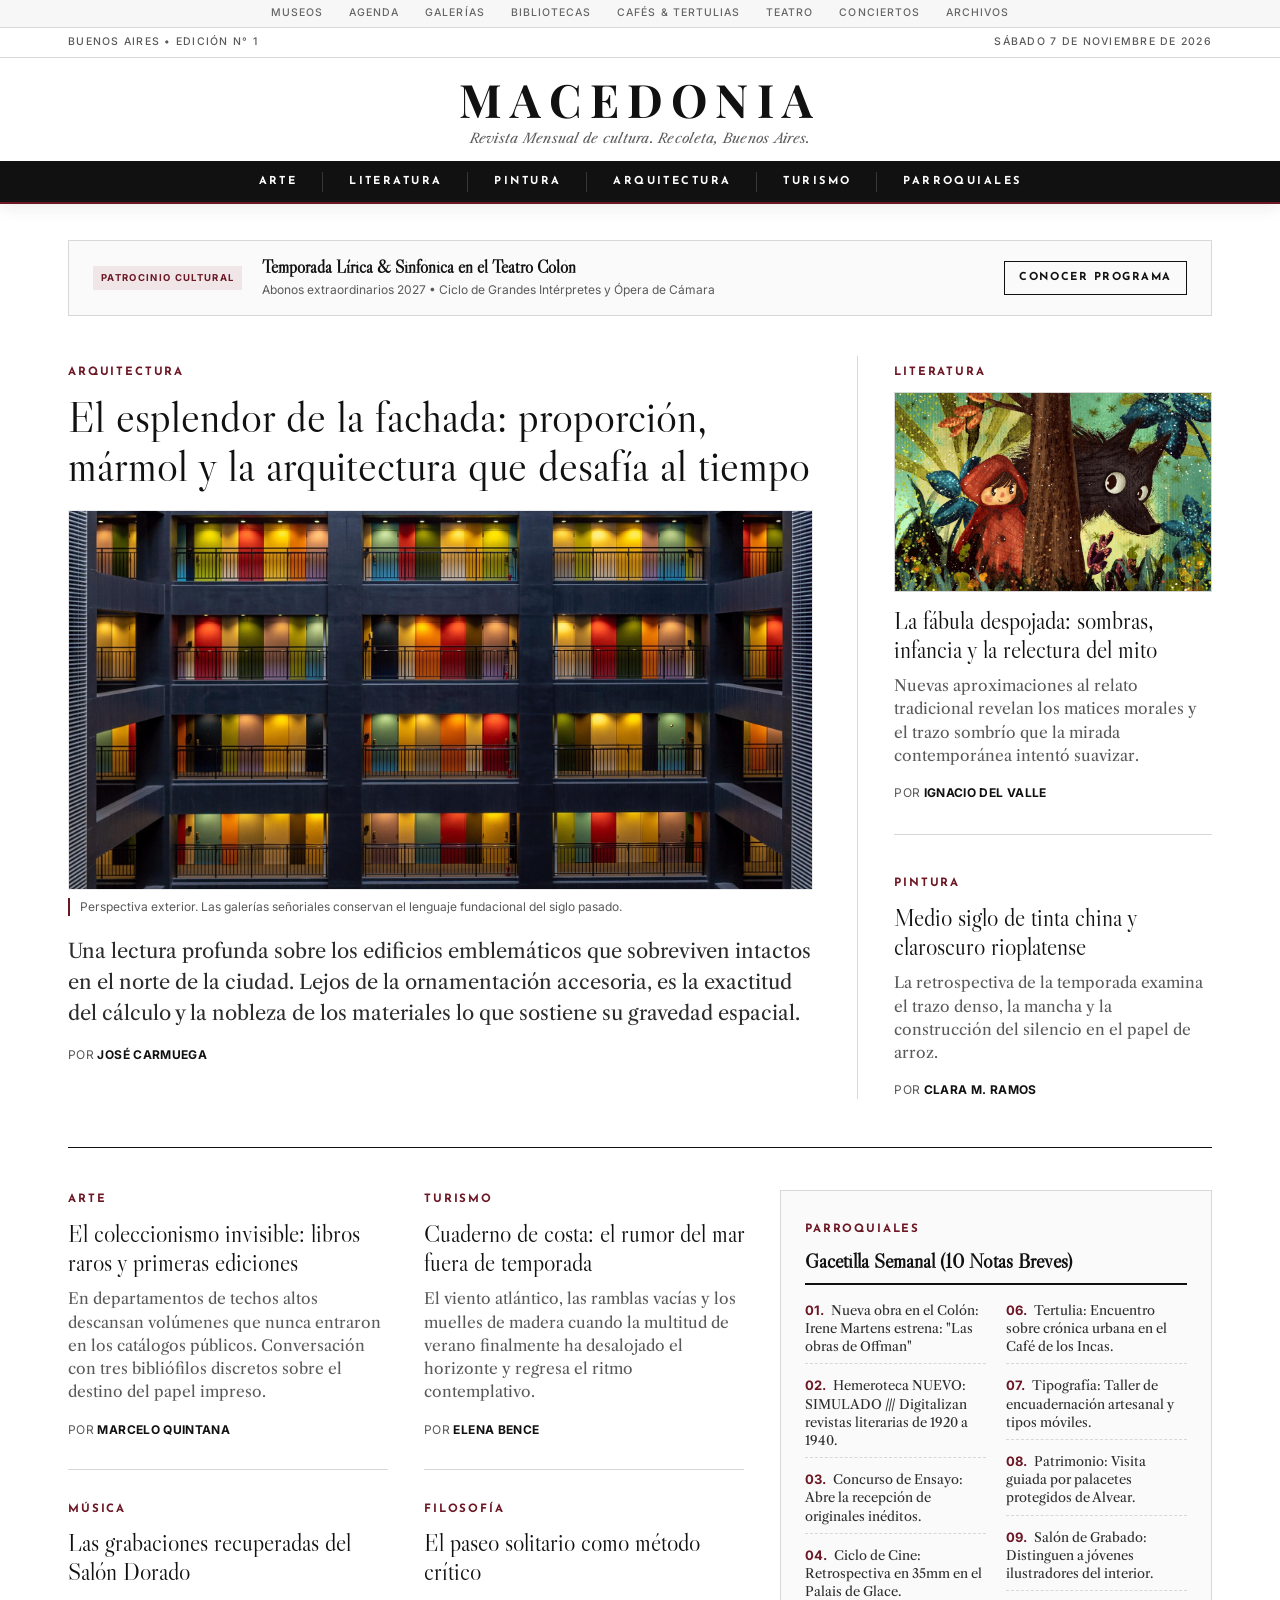
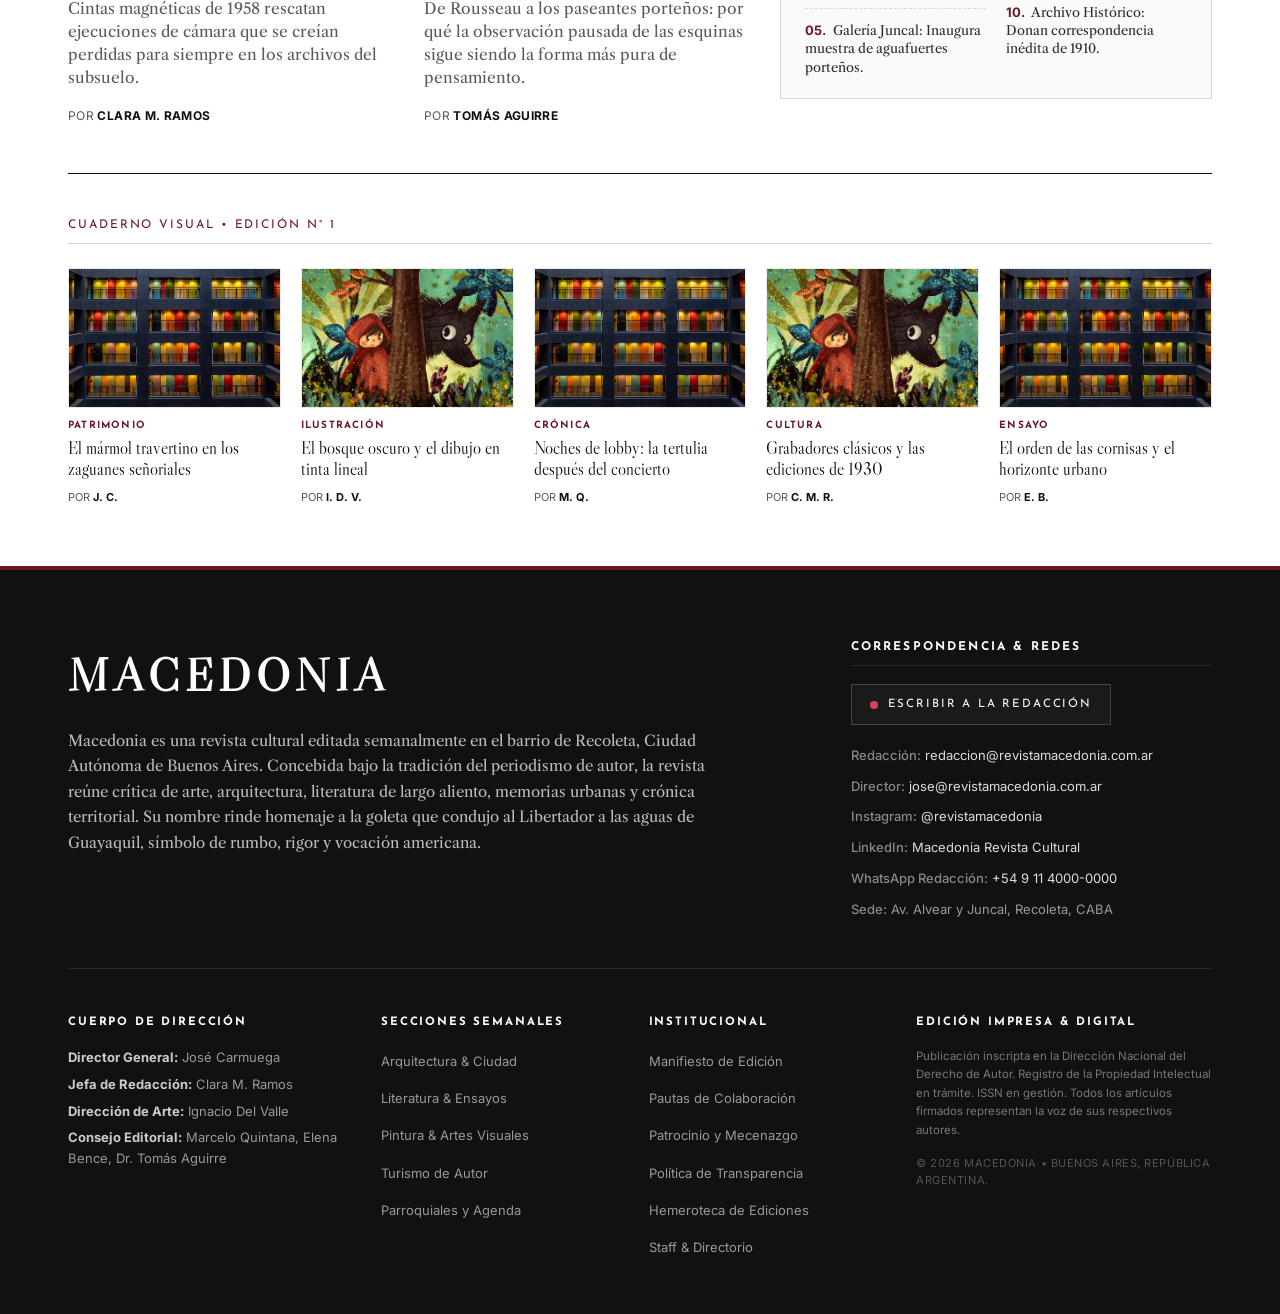
==== commit 48b8bd39: "Update index.html" ====
--- a/index.html
+++ b/index.html
@@ -8,8 +8,6 @@
   <link rel="preconnect" href="https://fonts.googleapis.com">
   <link rel="preconnect" href="https://fonts.gstatic.com" crossorigin>
   <link href="https://fonts.googleapis.com/css2?family=Inter:wght@400;500;600;700&family=Josefin+Sans:wght@600;700&family=Libre+Caslon+Display&family=Libre+Caslon+Text:ital,wght@0,400;0,700;1,400&family=Playfair+Display:ital,wght@0,600;0,700;1,400&display=swap" rel="stylesheet">
-  <!-- Script de autenticación para Netlify Identity -->
-  <script src="https://identity.netlify.com/v1/netlify-identity-widget.js"></script>
 </head>
 <body>
 
@@ -33,8 +31,8 @@
     <!-- Cintillo formal de edición -->
     <div class="topbar">
       <div class="container topbar-inner">
-        <span>Buenos Aires &bull; Edición N° 1</span>
-        <span>Sábado 7 de Noviembre de 2026</span>
+        <span id="cms-edicion">Buenos Aires &bull; Edición N° 1</span>
+        <span id="cms-fecha">Sábado 7 de Noviembre de 2026</span>
       </div>
     </div>
 
@@ -42,7 +40,7 @@
     <header class="header">
       <div class="container header-inner">
         <h1 class="brand-logo">MACEDONIA</h1>
-        <p class="brand-claim">Revista Mensual de cultura. Recoleta, Buenos Aires.</p>
+        <p class="brand-claim" id="cms-lema">Revista Mensual de cultura. Recoleta, Buenos Aires.</p>
       </div>
     </header>
 
@@ -62,7 +60,7 @@
   <!-- FIN ENCABEZADO FIJO -->
 
   <!-- Espacio para Banner de patrocinio cultural -->
-  <div class="container banner-container">
+  <div class="container banner-container" id="cms-banner-cabecera">
     <div class="ad-banner">
       <span class="ad-label">Patrocinio Cultural</span>
       <div class="ad-content">
@@ -79,7 +77,7 @@
     <section class="grid-top">
       
       <!-- NOTICIA A (Apertura mayor) -->
-      <article class="story story-lead">
+      <article class="story story-lead" id="cms-apertura">
         <span class="story-category">Arquitectura</span>
         <h2 class="story-title"><a href="articulo.html">El esplendor de la fachada: proporción, mármol y la arquitectura que desafía al tiempo</a></h2>
         
@@ -96,7 +94,7 @@
       </article>
 
       <!-- NOTICIAS LATERALES B -->
-      <aside class="sidebar-top">
+      <aside class="sidebar-top" id="cms-laterales">
         
         <article class="story story-side">
           <span class="story-category">Literatura</span>
@@ -127,11 +125,14 @@
 
     <div class="section-divider"></div>
 
+    <!-- Espacio opcional para anuncio intermedio si se carga desde el CMS -->
+    <div id="cms-banner-medio"></div>
+
     <!-- 2. BLOQUE MEDIO COMPENSADO: 4 Notas a la izquierda + 10 Parroquiales a la derecha -->
     <section class="grid-middle-balanced">
       
       <!-- Columna 1 -->
-      <div class="col-stories">
+      <div class="col-stories" id="cms-medio-col1">
         <article class="story story-card-block">
           <span class="story-category">Arte</span>
           <h4 class="story-title-medium"><a href="#">El coleccionismo invisible: libros raros y primeras ediciones</a></h4>
@@ -154,7 +155,7 @@
       </div>
 
       <!-- Columna 2 -->
-      <div class="col-stories">
+      <div class="col-stories" id="cms-medio-col2">
         <article class="story story-card-block">
           <span class="story-category">Turismo</span>
           <h4 class="story-title-medium"><a href="#">Cuaderno de costa: el rumor del mar fuera de temporada</a></h4>
@@ -183,7 +184,7 @@
           <h4 class="story-title-parroquiales">Gacetilla Semanal (10 Notas Breves)</h4>
         </div>
         
-        <div class="parroquiales-dual-grid">
+        <div class="parroquiales-dual-grid" id="cms-parroquiales">
           <ul class="parroquiales-col">
             <li><span>01.</span> Bellas Artes: Coloquio de restauración de yeserías del siglo XIX.</li>
             <li><span>02.</span> Hemeroteca: Digitalizan revistas literarias de 1920 a 1940.</li>
@@ -208,10 +209,10 @@
     <!-- 3. TIRA DE 5 NOTICIAS CON FOTO -->
     <section class="strip-section">
       <div class="section-header-label">
-        <span>Cuaderno Visual &bull; Edición N° 1</span>
-      </div>
-
-      <div class="grid-five">
+        <span id="cms-cuaderno-label">Cuaderno Visual &bull; Edición N° 1</span>
+      </div>
+
+      <div class="grid-five" id="cms-visual">
         
         <article class="story-five">
           <div class="story-media-five">
@@ -342,17 +343,202 @@
     </div>
   </footer>
 
-  <!-- Script de redirección al panel tras iniciar sesión -->
+  <!-- CONECTOR AUTOMÁTICO CON PAGES CMS -->
   <script>
-    if (window.netlifyIdentity) {
-      window.netlifyIdentity.on("init", user => {
-        if (!user) {
-          window.netlifyIdentity.on("login", () => {
-            document.location.href = "/admin/";
-          });
+    (async function cargarContenidoCMS() {
+      const cacheBust = `?v=${Date.now()}`;
+
+      function parseFrontmatter(md) {
+        const match = md.match(/^---\r?\n([\s\S]*?)\r?\n---\r?\n?([\s\S]*)$/);
+        if (!match) return { data: {}, body: md };
+        const data = {};
+        match[1].split(/\r?\n/).forEach(line => {
+          const idx = line.indexOf(':');
+          if (idx > -1) {
+            const key = line.slice(0, idx).trim();
+            let val = line.slice(idx + 1).trim();
+            val = val.replace(/^['"]|['"]$/g, '');
+            if (val === 'true') val = true;
+            if (val === 'false') val = false;
+            data[key] = val;
+          }
+        });
+        return { data, body: match[2].trim() };
+      }
+
+      function renderBannerHTML(anuncio) {
+        if (anuncio.imagen) {
+          const imgSrc = anuncio.imagen.startsWith('/') ? anuncio.imagen.slice(1) : anuncio.imagen;
+          return `<a href="${anuncio.enlace || '#'}" target="_blank" rel="noopener" style="display:block;"><img src="${imgSrc}" alt="${anuncio.title || 'Patrocinio'}" style="width:100%;height:auto;display:block;"></a>`;
         }
-      });
-    }
+        return `
+          <div class="ad-banner">
+            <span class="ad-label">${anuncio.etiqueta || 'Patrocinio Cultural'}</span>
+            <div class="ad-content">
+              <h4 class="ad-title">${anuncio.title || ''}</h4>
+              <p class="ad-text">${anuncio.bajada || ''}</p>
+            </div>
+            <a href="${anuncio.enlace || '#'}" target="_blank" rel="noopener" class="ad-btn">${anuncio.texto_boton || 'Conocer más'}</a>
+          </div>
+        `;
+      }
+
+      // 1. Edición vigente
+      try {
+        const resPortada = await fetch(`contenido/portada.json${cacheBust}`);
+        if (resPortada.ok) {
+          const portada = await resPortada.json();
+          if (portada.numero_edicion) {
+            document.getElementById('cms-edicion').innerHTML = `Buenos Aires &bull; ${portada.numero_edicion}`;
+            document.getElementById('cms-cuaderno-label').innerHTML = `Cuaderno Visual &bull; ${portada.numero_edicion}`;
+          }
+          if (portada.fecha_tapa) {
+            document.getElementById('cms-fecha').textContent = portada.fecha_tapa;
+          }
+          if (portada.lema) {
+            document.getElementById('cms-lema').textContent = portada.lema;
+          }
+        }
+      } catch (e) {}
+
+      // 2. Las 10 Parroquiales
+      try {
+        const resParr = await fetch(`contenido/parroquiales.json${cacheBust}`);
+        if (resParr.ok) {
+          const parr = await resParr.json();
+          if (Array.isArray(parr.items) && parr.items.length > 0) {
+            const mitad = Math.ceil(parr.items.length / 2);
+            const col1 = parr.items.slice(0, mitad);
+            const col2 = parr.items.slice(mitad);
+            const renderItem = it => `<li><span>${it.numero || ''}.</span> ${it.entidad ? it.entidad + ': ' : ''}${it.texto || ''}</li>`;
+            document.getElementById('cms-parroquiales').innerHTML = `
+              <ul class="parroquiales-col">${col1.map(renderItem).join('')}</ul>
+              <ul class="parroquiales-col">${col2.map(renderItem).join('')}</ul>
+            `;
+          }
+        }
+      } catch (e) {}
+
+      // 3. Anuncios y Artículos publicados
+      try {
+        const apiBase = 'https://api.github.com/repos/macedoniaderecoleta-boop/macedoniaderecoleta/contents';
+        const hoy = new Date().toISOString().slice(0, 10);
+        let anuncioLateral = null;
+
+        // Anuncios
+        const resAnunciosDir = await fetch(`${apiBase}/contenido/anuncios${cacheBust}`);
+        if (resAnunciosDir.ok) {
+          const files = await resAnunciosDir.json();
+          const mdFiles = files.filter(f => f.name.endsWith('.md'));
+          const anuncios = [];
+          for (const f of mdFiles) {
+            const raw = await fetch(`${f.download_url}${cacheBust}`).then(r => r.text());
+            const { data } = parseFrontmatter(raw);
+            const vigente = !data.vencimiento || data.vencimiento >= hoy;
+            if (data.activo !== false && vigente) anuncios.push(data);
+          }
+
+          const bannerCab = anuncios.find(a => (a.ubicacion || 'cabecera') === 'cabecera');
+          if (bannerCab) {
+            document.getElementById('cms-banner-cabecera').innerHTML = renderBannerHTML(bannerCab);
+          }
+
+          const bannerMed = anuncios.find(a => a.ubicacion === 'medio');
+          if (bannerMed) {
+            document.getElementById('cms-banner-medio').innerHTML = `
+              <div class="banner-container" style="margin-bottom: 24px;">${renderBannerHTML(bannerMed)}</div>
+            `;
+          }
+
+          anuncioLateral = anuncios.find(a => a.ubicacion === 'lateral') || null;
+        }
+
+        // Artículos
+        const resArtDir = await fetch(`${apiBase}/contenido/articulos${cacheBust}`);
+        if (resArtDir.ok) {
+          const files = await resArtDir.json();
+          const mdFiles = files.filter(f => f.name.endsWith('.md'));
+          const articulos = [];
+          for (const f of mdFiles) {
+            const raw = await fetch(`${f.download_url}${cacheBust}`).then(r => r.text());
+            const { data } = parseFrontmatter(raw);
+            data.slug = f.name;
+            articulos.push(data);
+          }
+          articulos.sort((a, b) => (b.fecha || '').localeCompare(a.fecha || ''));
+
+          const cleanImg = src => !src ? '' : (src.startsWith('/') ? src.slice(1) : src);
+          const linkArt = art => `articulo.html?nota=${encodeURIComponent(art.slug)}`;
+
+          const apertura = articulos.find(a => a.jerarquia === 'apertura');
+          if (apertura) {
+            const img = cleanImg(apertura.imagen);
+            document.getElementById('cms-apertura').innerHTML = `
+              <span class="story-category">${apertura.seccion || 'Cultura'}</span>
+              <h2 class="story-title"><a href="${linkArt(apertura)}">${apertura.title || ''}</a></h2>
+              ${img ? `<div class="story-media"><img src="${img}" alt="${apertura.title || ''}" class="story-img">${apertura.epigrafe ? `<figcaption class="story-caption">${apertura.epigrafe}</figcaption>` : ''}</div>` : ''}
+              <p class="story-lead-text">${apertura.bajada || ''}</p>
+              <div class="story-byline">Por <strong>${apertura.autor || 'Redacción'}</strong></div>
+            `;
+          }
+
+          const laterales = articulos.filter(a => a.jerarquia === 'lateral').slice(0, 2);
+          if (laterales.length > 0 || anuncioLateral) {
+            let htmlLateral = laterales.map((art, i) => {
+              const img = cleanImg(art.imagen);
+              return `
+                ${i > 0 ? '<div class="divider"></div>' : ''}
+                <article class="story story-side">
+                  <span class="story-category">${art.seccion || 'Cultura'}</span>
+                  ${img && i === 0 ? `<div class="story-media-side"><img src="${img}" alt="${art.title || ''}" class="story-img-side"></div>` : ''}
+                  <h3 class="story-title-small"><a href="${linkArt(art)}">${art.title || ''}</a></h3>
+                  <p class="story-excerpt">${art.bajada || ''}</p>
+                  <div class="story-byline">Por <strong>${art.autor || 'Redacción'}</strong></div>
+                </article>
+              `;
+            }).join('');
+
+            if (anuncioLateral) {
+              htmlLateral += `${htmlLateral ? '<div class="divider"></div>' : ''}${renderBannerHTML(anuncioLateral)}`;
+            }
+            if (htmlLateral) document.getElementById('cms-laterales').innerHTML = htmlLateral;
+          }
+
+          const medios = articulos.filter(a => a.jerarquia === 'medio').slice(0, 4);
+          if (medios.length > 0) {
+            const renderMedio = art => `
+              <article class="story story-card-block">
+                <span class="story-category">${art.seccion || 'Cultura'}</span>
+                <h4 class="story-title-medium"><a href="${linkArt(art)}">${art.title || ''}</a></h4>
+                <p class="story-excerpt">${art.bajada || ''}</p>
+                <div class="story-byline">Por <strong>${art.autor || 'Redacción'}</strong></div>
+              </article>
+            `;
+            const m1 = medios.slice(0, 2);
+            const m2 = medios.slice(2, 4);
+            if (m1.length) document.getElementById('cms-medio-col1').innerHTML = m1.map(renderMedio).join('<div class="inner-divider"></div>');
+            if (m2.length) document.getElementById('cms-medio-col2').innerHTML = m2.map(renderMedio).join('<div class="inner-divider"></div>');
+          }
+
+          const visuales = articulos.filter(a => a.jerarquia === 'visual').slice(0, 5);
+          if (visuales.length > 0) {
+            document.getElementById('cms-visual').innerHTML = visuales.map(art => {
+              const img = cleanImg(art.imagen) || 'hotel.jpg';
+              const iniciales = (art.autor || 'M').split(' ').map(p => p[0] + '.').join(' ');
+              return `
+                <article class="story-five">
+                  <div class="story-media-five"><img src="${img}" alt="${art.title || ''}" class="img-five"></div>
+                  <span class="story-category-mini">${art.seccion || 'Cultura'}</span>
+                  <h5 class="story-title-mini"><a href="${linkArt(art)}">${art.title || ''}</a></h5>
+                  <div class="story-byline-mini">Por <strong>${iniciales}</strong></div>
+                </article>
+              `;
+            }).join('');
+          }
+        }
+      } catch (e) {}
+    })();
   </script>
+
 </body>
-</html>+</html>
